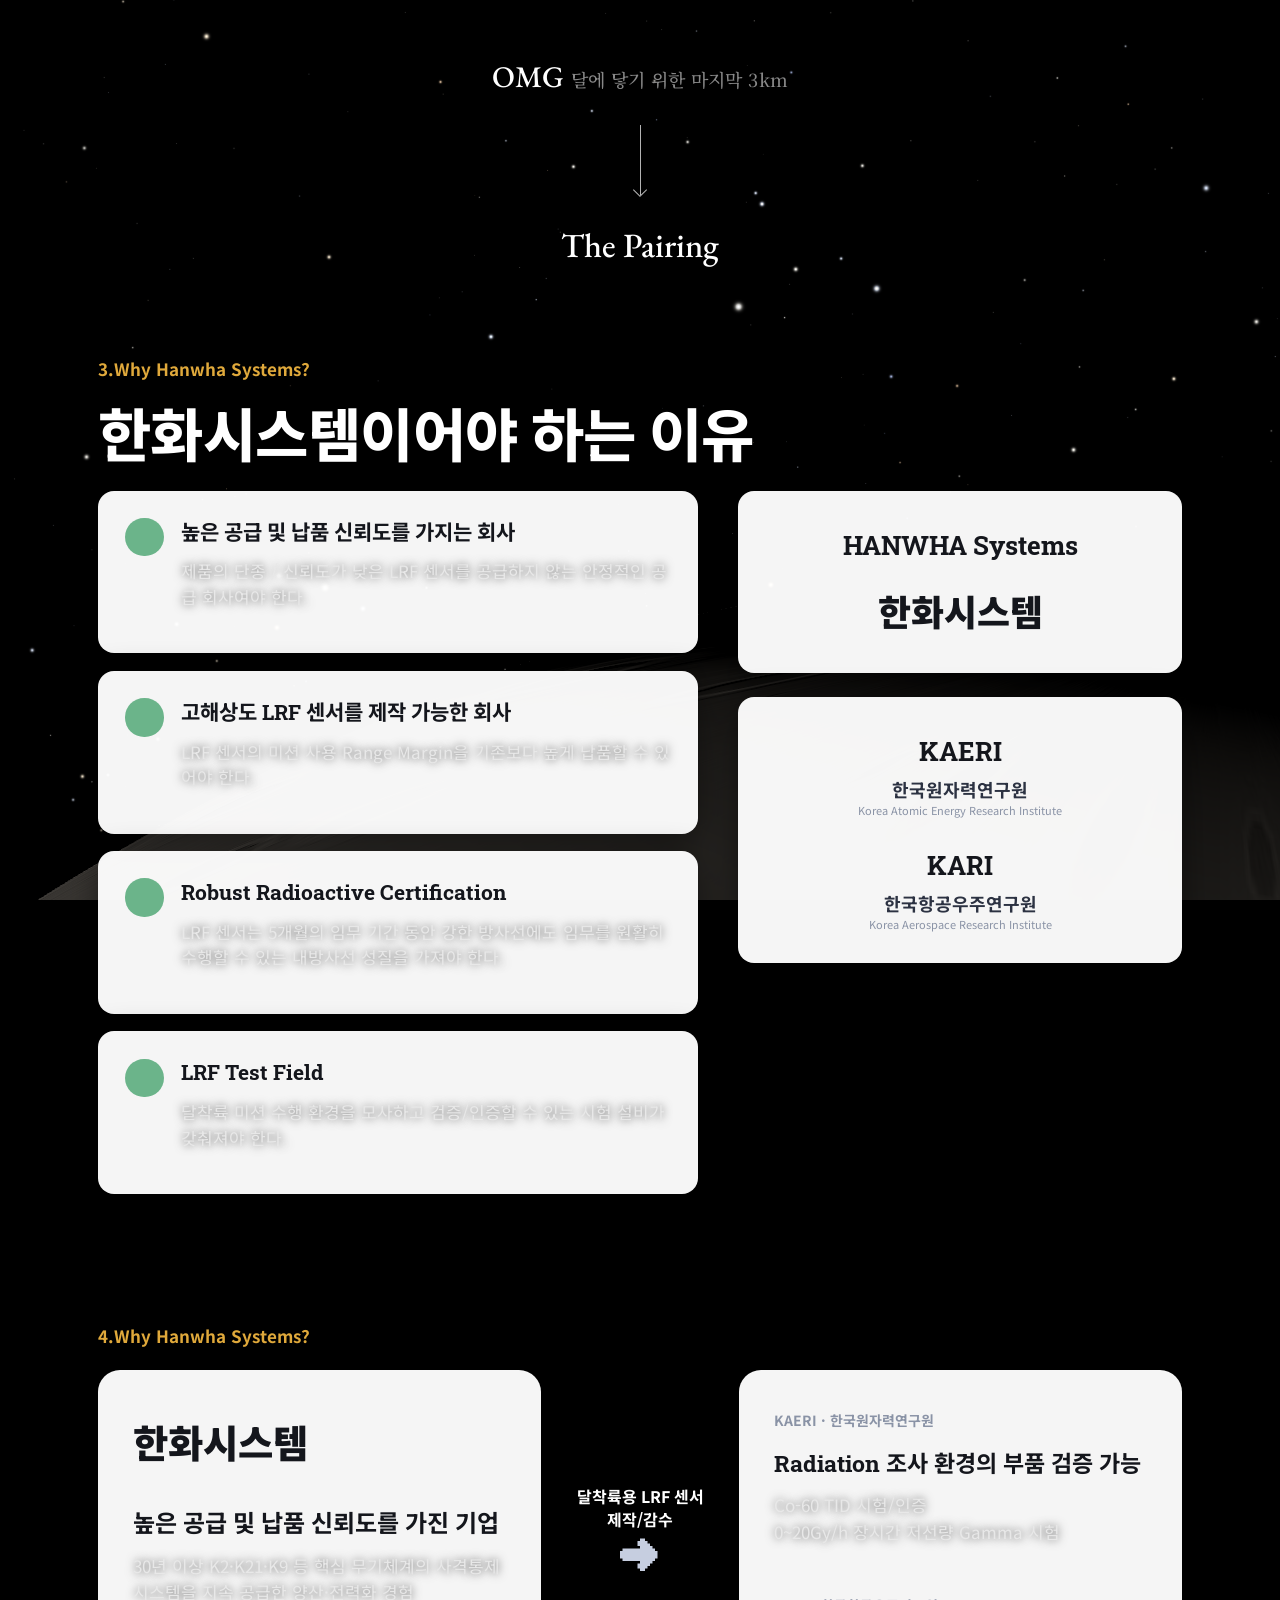
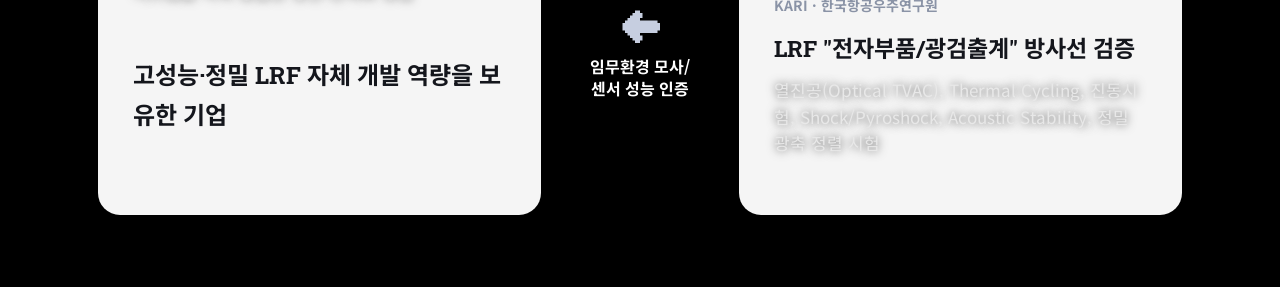
==== pairing.html @ 131e142a "Add files via upload" ====
<!DOCTYPE html>
<html lang="ko">
<head>
<meta charset="UTF-8">
<meta name="viewport" content="width=device-width, initial-scale=1.0">
<meta name="theme-color" content="#000000">
<title>The Pairing — OMG</title>
<link rel="preconnect" href="https://fonts.googleapis.com">
<link rel="preconnect" href="https://fonts.gstatic.com" crossorigin>
<link href="https://fonts.googleapis.com/css2?family=EB+Garamond:ital,wght@0,400;0,500;1,400&family=Noto+Serif+KR:wght@400;500&family=Roboto+Slab:wght@500;700;800&family=Noto+Sans+KR:wght@400;500;700;900&display=swap" rel="stylesheet">
<link rel="stylesheet" href="style.css?v=3">
</head>
<body class="page page-moon slides">
<canvas id="moon-canvas" aria-hidden="true"></canvas>
<header class="page-header">
  <a class="home-link" href="index.html">OMG<span class="ko">달에 닿기 위한 마지막 3&#8202;km</span></a>
  <span class="down-arrow" aria-hidden="true"></span>
  <div class="page-title">The Pairing</div>
</header>

<!-- ═══════════ SLIDE 3 · Why Hanwha (reasons + company) ═══════════ -->
<section class="deck-slide">
  <div class="deck-kicker">3.Why Hanwha Systems?</div>
  <h2 class="deck-h1">한화시스템이어야 하는 이유</h2>

  <div class="why-layout">
    <div class="why-reasons">
      <div class="why-reason">
        <span class="why-dot"></span>
        <div class="why-body">
          <div class="why-rtitle">높은 공급 및 납품 신뢰도를 가지는 회사</div>
          <p class="why-rdesc">제품의 단종 / 신뢰도가 낮은 LRF 센서를 공급하지 않는 안정적인 공급 회사여야 한다.</p>
        </div>
      </div>
      <div class="why-reason">
        <span class="why-dot"></span>
        <div class="why-body">
          <div class="why-rtitle">고해상도 LRF 센서를 제작 가능한 회사</div>
          <p class="why-rdesc">LRF 센서의 미션 사용 Range Margin을 기존보다 높게 납품할 수 있어야 한다.</p>
        </div>
      </div>
      <div class="why-reason">
        <span class="why-dot"></span>
        <div class="why-body">
          <div class="why-rtitle">Robust Radioactive Certification</div>
          <p class="why-rdesc">LRF 센서는 5개월의 임무 기간 동안 강한 방사선에도 임무를 원활히 수행할 수 있는 내방사선 성질을 가져야 한다.</p>
        </div>
      </div>
      <div class="why-reason">
        <span class="why-dot"></span>
        <div class="why-body">
          <div class="why-rtitle">LRF Test Field</div>
          <p class="why-rdesc">달착륙 미션 수행 환경을 모사하고 검증/인증할 수 있는 시험 설비가 갖춰져야 한다.</p>
        </div>
      </div>
    </div>

    <div class="why-orgs">
      <div class="org-card org-hanwha">
        <div class="org-name">HANWHA Systems</div>
        <div class="org-logo">한화시스템</div>
      </div>
      <div class="org-card org-kk">
        <div class="org-kk-item">
          <div class="org-name">KAERI</div>
          <div class="org-sub">한국원자력연구원<br><span>Korea Atomic Energy Research Institute</span></div>
        </div>
        <div class="org-kk-item">
          <div class="org-name">KARI</div>
          <div class="org-sub">한국항공우주연구원<br><span>Korea Aerospace Research Institute</span></div>
        </div>
      </div>
    </div>
  </div>
</section>

<!-- ═══════════ SLIDE 4 · Hanwha ↔ KAERI/KARI capability exchange ═══════════ -->
<section class="deck-slide">
  <div class="deck-kicker">4.Why Hanwha Systems?</div>

  <div class="exch">
    <div class="exch-left">
      <div class="exch-logo">한화시스템</div>
      <div class="exch-block">
        <div class="exch-h">높은 공급 및 납품 신뢰도를 가진 기업</div>
        <p class="exch-d">30년 이상 K2·K21·K9 등 핵심 무기체계의 사격통제시스템을 지속 공급한 양산·전력화 경험</p>
      </div>
      <div class="exch-block">
        <div class="exch-h">고성능·정밀 LRF 자체 개발 역량을 보유한 기업</div>
      </div>
    </div>

    <div class="exch-mid">
      <div class="exch-arrow-row">
        <div class="exch-arrow-label">달착륙용 LRF 센서<br>제작/감수</div>
        <div class="exch-arrow to-right">➜</div>
      </div>
      <div class="exch-arrow-row">
        <div class="exch-arrow to-left">➜</div>
        <div class="exch-arrow-label">임무환경 모사/<br>센서 성능 인증</div>
      </div>
    </div>

    <div class="exch-right">
      <div class="exch-org">
        <div class="exch-orgname">KAERI · 한국원자력연구원</div>
        <div class="exch-orgh">Radiation 조사 환경의 부품 검증 가능</div>
        <p class="exch-d">Co-60 TID 시험/인증<br>0~20Gy/h 장시간 저선량 Gamma 시험</p>
      </div>
      <div class="exch-org">
        <div class="exch-orgname">KARI · 한국항공우주연구원</div>
        <div class="exch-orgh">LRF "전자부품/광검출계" 방사선 검증</div>
        <p class="exch-d">열진공(Optical TVAC), Thermal Cycling, 진동시험, Shock/Pyroshock, Acoustic Stability, 정밀 광축 정렬 시험</p>
      </div>
    </div>
  </div>
</section>

<script type="importmap">
{ "imports": { "three": "./assets/three.module.min.js" } }
</script>
<script type="module">
import { initMoonScene } from './assets/moon-scene.js';
initMoonScene(document.getElementById('moon-canvas'));
</script>
</body>
</html>
---- style.css ----
:root {
  --bg: #000;
  --fg: #fff;
  --muted: #888;
  --font-display: "EB Garamond", "Noto Serif KR", Georgia, serif;
  --font-ko: "Noto Serif KR", "EB Garamond", serif;
}

* { box-sizing: border-box; margin: 0; padding: 0; }

html, body {
  background: var(--bg);
  color: var(--fg);
  font-family: var(--font-display);
  min-height: 100vh;
  -webkit-font-smoothing: antialiased;
}

body.home {
  background: #000;
}

#earth-canvas {
  position: fixed;
  inset: 0;
  width: 100vw;
  height: 100vh;
  z-index: 0;
  display: block;
}

/* Everything in the hub sits above the canvas. */
body.home .hub {
  position: relative;
  z-index: 1;
}
body.home .copyright {
  z-index: 1;
}

a { color: inherit; text-decoration: none; }
a:focus-visible { outline: 1px dashed var(--fg); outline-offset: 4px; }

/* ───── Home: arrow hub ───── */

body.home {
  display: flex;
  flex-direction: column;
  justify-content: center;
  align-items: center;
  min-height: 100vh;
  padding: 2rem 1rem 4rem;
}

.hub {
  position: relative;
  width: min(900px, 100%);
  aspect-ratio: 900 / 640;
}

.hub-svg {
  position: absolute;
  inset: 0;
  width: 100%;
  height: 100%;
}

.node {
  position: absolute;
  transform: translate(-50%, -50%);
  text-align: center;
  white-space: nowrap;
  display: flex;
  flex-direction: column;
  align-items: center;
  gap: 2px;
  text-shadow: 0 0 12px rgba(0,0,0,0.8);
}

.node-label {
  font-size: clamp(18px, 2.4vw, 24px);
  line-height: 1;
  transition: letter-spacing 0.8s cubic-bezier(.22,.61,.36,1),
              text-shadow 0.6s ease;
}

.node-sub {
  font-size: clamp(11px, 1.2vw, 13px);
  color: var(--muted);
  font-style: italic;
  line-height: 1;
  transition: color 0.6s ease, letter-spacing 0.8s cubic-bezier(.22,.61,.36,1);
}

/* Coordinates mirror the SVG anchor points (out of 900 × 640). */
.node-tl { left: 25%;  top: 23.4%; }   /* 225,150 */
.node-tr { left: 75%;  top: 23.4%; }   /* 675,150 */
.node-bl { left: 25%;  top: 71.9%; }   /* 225,460 */
.node-br { left: 75%;  top: 71.9%; }   /* 675,460 */

/* Hover: signal bloom (luminous halo) + a gentle letter-spacing expansion,
   like the label coming into focus. Guarded for hover-capable devices, and
   disabled under reduced-motion. */
@media (hover: hover) {
  .node:hover .node-label {
    letter-spacing: 0.18em;
    text-shadow: 0 0 18px rgba(150,190,255,0.85), 0 0 4px rgba(255,255,255,0.6);
  }
  .node:hover .node-sub {
    letter-spacing: 0.06em;
    color: rgba(174,200,255,0.7);
  }
}

@media (prefers-reduced-motion: reduce) {
  .node-label, .node-sub { transition: none; }
  .node:hover .node-label { letter-spacing: normal; }
  .node:hover .node-sub { letter-spacing: normal; }
}

.name {
  position: absolute;
  left: 50%;
  top: 50%;
  transform: translate(-50%, -50%);
  text-align: center;
  line-height: 1.15;
  text-shadow: 0 0 16px rgba(0,0,0,0.85);
}

.name-en {
  font-size: clamp(28px, 4.8vw, 40px);
  font-weight: 500;
  letter-spacing: 0.01em;
}

.name-ko {
  font-family: var(--font-ko);
  font-size: clamp(18px, 2.6vw, 22px);
  font-weight: 400;
  color: var(--muted);
  margin-top: 4px;
}

.copyright {
  position: fixed;
  bottom: 1.25rem;
  left: 0;
  right: 0;
  text-align: center;
  font-size: 12px;
  color: var(--muted);
  text-shadow: 0 0 10px rgba(0,0,0,0.8);
}

/* ───── Subpages ───── */

body.page {
  max-width: 680px;
  margin: 0 auto;
  padding: 3.5rem 1.5rem 6rem;
  line-height: 1.7;
  min-height: 100vh;
  position: relative;
  z-index: 0;
}

/* Full-viewport background photo, fixed behind the text column. */
body.page::before {
  content: "";
  position: fixed;
  inset: 0;
  z-index: -1;
  background-image:
    linear-gradient(rgba(0,0,0,0.35), rgba(0,0,0,0.5)),
    url("assets/space.jpg");
  background-size: cover;
  background-position: center bottom;
  background-repeat: no-repeat;
}

/* Header: name points down to the page name (Asher-style). */
.page-header {
  text-align: center;
  margin-bottom: 3.5rem;
}

.page-header .home-link {
  font-size: clamp(22px, 3.4vw, 30px);
  font-weight: 500;
  text-shadow: 0 0 16px rgba(0,0,0,0.9);
  transition: letter-spacing 0.8s cubic-bezier(.22,.61,.36,1),
              text-shadow 0.6s ease;
}

@media (hover: hover) {
  .page-header .home-link:hover {
    letter-spacing: 0.12em;
    text-shadow: 0 0 16px rgba(0,0,0,0.9),
                 0 0 18px rgba(150,190,255,0.85),
                 0 0 4px rgba(255,255,255,0.6);
  }
}

@media (prefers-reduced-motion: reduce) {
  .page-header .home-link { transition: none; }
  .page-header .home-link:hover { letter-spacing: normal; }
}

.page-header .home-link .ko {
  font-family: var(--font-ko);
  font-size: 0.6em;
  color: var(--muted);
  margin-left: 0.4em;
}

.page-header .down-arrow {
  display: block;
  margin: 1.4rem auto;
  width: 1px;
  height: 70px;
  position: relative;
  background: rgba(255,255,255,0.7);
}
.page-header .down-arrow::after {
  content: "";
  position: absolute;
  bottom: 0;
  left: 50%;
  transform: translateX(-50%);
  width: 9px;
  height: 9px;
  border-right: 1px solid rgba(255,255,255,0.7);
  border-bottom: 1px solid rgba(255,255,255,0.7);
  transform: translateX(-50%) rotate(45deg);
}

.page-header .page-title {
  font-size: clamp(26px, 4vw, 34px);
  font-weight: 500;
  text-shadow: 0 0 16px rgba(0,0,0,0.9);
}

.back {
  display: inline-block;
  font-size: 14px;
  color: var(--muted);
  margin-bottom: 3rem;
  letter-spacing: 0.02em;
}
.back:hover { color: var(--fg); }

.page h1 {
  font-size: clamp(28px, 4vw, 36px);
  font-weight: 500;
  margin-bottom: 2rem;
}

.section {
  margin-bottom: 2.5rem;
}
.section h2 {
  font-size: 22px;
  font-weight: 400;
  padding-bottom: 0.6rem;
  border-bottom: 1px solid rgba(255,255,255,0.25);
  margin-bottom: 1.2rem;
}

.page p {
  font-size: 17px;
  margin-bottom: 1.25rem;
  color: #e8e8e8;
  text-shadow: 0 0 10px rgba(0,0,0,0.7);
}

.page p.muted {
  color: var(--muted);
  font-style: italic;
}

.page a.inline-link {
  color: #fff;
  border-bottom: 1px solid rgba(255,255,255,0.4);
}
.page a.inline-link:hover { border-bottom-color: #fff; }

/* ── Writing: platform links (Medium, Brunch) ── */
.platform-links {
  display: flex;
  flex-direction: column;
  gap: 1rem;
  max-width: 420px;
  margin: 0 auto;
}

.platform-link {
  display: flex;
  align-items: center;
  gap: 16px;
  padding: 1.1rem 1.4rem;
  border: 0.5px solid rgba(255,255,255,0.18);
  border-radius: 10px;
  background: rgba(8,10,16,0.62);
  backdrop-filter: blur(2px);
  -webkit-backdrop-filter: blur(2px);
  color: #fff;
  transition: border-color 0.5s ease, background 0.5s ease,
              letter-spacing 0.8s cubic-bezier(.22,.61,.36,1),
              box-shadow 0.6s ease;
}

.platform-logo {
  display: inline-flex;
  align-items: center;
  justify-content: center;
  width: 26px;
  flex-shrink: 0;
  color: #fff;
}

/* Brunch's official quill mark (white, transparent). */
.platform-logo-brunch img {
  display: block;
  height: 26px;
  width: auto;
  opacity: 0.92;
}

.platform-name {
  font-size: 19px;
  font-weight: 500;
}

.platform-handle {
  margin-left: auto;
  font-size: 13px;
  font-style: italic;
  color: rgba(255,255,255,0.5);
  text-shadow: 0 0 8px rgba(0,0,0,0.9);
  transition: color 0.5s ease;
}

@media (hover: hover) {
  .platform-link:hover {
    border-color: rgba(150,190,255,0.5);
    background: rgba(150,190,255,0.04);
    box-shadow: 0 0 24px rgba(150,190,255,0.12);
  }
  .platform-link:hover .platform-name {
    text-shadow: 0 0 16px rgba(150,190,255,0.7);
  }
  .platform-link:hover .platform-handle {
    color: rgba(174,200,255,0.7);
  }
}

/* ── About: education, interests, profile links ── */
.about-body {
  max-width: 620px;
  margin: 0 auto 3rem;
}

.about-section {
  margin-bottom: 3.5rem;
}
.about-section:last-child {
  margin-bottom: 0;
}
.about-section h2 {
  font-size: 15px;
  font-weight: 400;
  letter-spacing: 0.18em;
  text-transform: uppercase;
  color: var(--muted);
  padding-bottom: 0.8rem;
  margin: 0 0 1.4rem 0;
  border-bottom: 1px solid rgba(255,255,255,0.18);
}

.about-entry {
  display: flex;
  flex-direction: column;
  gap: 4px;
}
.about-entry-line {
  display: flex;
  justify-content: space-between;
  align-items: baseline;
  gap: 1rem;
}
.about-entry-school {
  font-size: 18px;
  font-weight: 500;
  color: #fff;
  text-shadow: 0 0 10px rgba(0,0,0,0.8);
}
.about-entry-place {
  font-size: 16px;
  color: #fff;
  white-space: nowrap;
  text-shadow: 0 0 8px rgba(0,0,0,0.9);
}
.about-entry-degree {
  font-size: 16px;
  color: rgba(255,255,255,0.65);
}
.about-entry-date {
  font-size: 15px;
  color: rgba(255,255,255,0.65);
  white-space: nowrap;
  text-shadow: 0 0 8px rgba(0,0,0,0.9);
}
.about-entry-date strong {
  color: #fff;
  font-weight: 500;
}

.about-tags {
  list-style: none;
  display: flex;
  flex-wrap: wrap;
  gap: 10px;
  padding: 0;
  margin: 0;
}
.about-tags li {
  font-size: 14px;
  color: #e6e8ec;
  padding: 6px 14px;
  border: 0.5px solid rgba(255,255,255,0.2);
  border-radius: 100px;
  background: rgba(8,10,16,0.5);
  transition: border-color 0.5s ease, color 0.5s ease;
}
@media (hover: hover) {
  .about-tags li:hover {
    border-color: rgba(150,190,255,0.5);
    color: rgba(200,220,255,0.95);
  }
}

.about-links {
  margin-top: 0;
  max-width: none;
}

/* Mobile: shrink the hub gracefully but keep the geometry */
@media (max-width: 520px) {
  .node-label { font-size: 15px; }
  .node-sub { font-size: 10px; }
  .name-en { font-size: 24px; }
  .name-ko { font-size: 15px; }
  .copyright { font-size: 11px; }
}

/* ═══════════════ OMG microsite additions ═══════════════ */

/* Center block: OMG acronym → subtitle → expanded name.
   Mirrors .name-en / .name-ko; the expansion is a quiet gloss. */
.name-expand {
  font-size: clamp(11px, 1.3vw, 13px);
  letter-spacing: 0.26em;
  text-transform: uppercase;
  color: rgba(255,255,255,0.5);
  margin-top: 10px;
}
.name-en { letter-spacing: 0.08em; }

/* Soft radial backing so the OMG block reads cleanly over any arrow lines. */
body.home .name::before {
  content: "";
  position: absolute;
  left: 50%;
  top: 50%;
  transform: translate(-50%, -50%);
  width: 340px;
  height: 200px;
  z-index: -1;
  background: radial-gradient(ellipse at center,
    rgba(0,0,0,0.82) 0%,
    rgba(0,0,0,0.6) 42%,
    rgba(0,0,0,0) 72%);
  pointer-events: none;
}

/* Moon canvas: identical placement to the Earth canvas. */
#moon-canvas {
  position: fixed;
  inset: 0;
  width: 100vw;
  height: 100vh;
  z-index: 0;
  display: block;
}
body.home .hub { position: relative; z-index: 1; }
body.home .copyright { z-index: 1; }

/* Subpages that use the live rotating moon (instead of the static photo).
   The canvas sits behind; content floats above with a soft dark scrim so text
   stays legible over the bright lunar limb. */
body.page-moon {
  z-index: 0;
  background: #000;   /* pure black base — no STS-26 photo on moon pages */
}
body.page-moon::before {
  content: none;      /* kill the inherited space.jpg photo entirely */
  display: none;
  background: none;
  background-image: none;
}
body.page-moon .page-header,
body.page-moon .lede,
body.page-moon .eyebrow,
body.page-moon .fail-grid,
body.page-moon .converge {
  position: relative;
  z-index: 1;
}

/* ── Problem page: failure cards, built on the .page subpage system ── */

.lede {
  max-width: 620px;
  margin: 0 auto 3rem;
  font-size: 17px;
  line-height: 1.7;
  color: #e8e8e8;
  text-shadow: 0 0 10px rgba(0,0,0,0.7);
}
.lede strong { color: #fff; font-weight: 500; }

.fail-grid {
  max-width: 620px;
  margin: 0 auto 3.5rem;
  display: flex;
  flex-direction: column;
  gap: 1.4rem;
}

.fail-card {
  border: 0.5px solid rgba(255,255,255,0.18);
  border-radius: 12px;
  background: rgba(8,10,16,0.58);
  backdrop-filter: blur(3px);
  -webkit-backdrop-filter: blur(3px);
  padding: 1.6rem 1.7rem;
  transition: border-color 0.5s ease, box-shadow 0.6s ease;
}
@media (hover: hover) {
  .fail-card:hover {
    border-color: rgba(150,190,255,0.45);
    box-shadow: 0 0 26px rgba(150,190,255,0.10);
  }
}

.fail-head {
  display: flex;
  align-items: baseline;
  justify-content: space-between;
  gap: 1rem;
  margin-bottom: 0.3rem;
}
.fail-tag {
  font-size: 12px;
  letter-spacing: 0.2em;
  text-transform: uppercase;
  color: rgba(217,85,107,0.9);   /* failure — the one warm signal */
}
.fail-date {
  font-size: 13px;
  font-style: italic;
  color: rgba(255,255,255,0.45);
  white-space: nowrap;
}
.fail-title {
  font-size: 21px;
  font-weight: 500;
  color: #fff;
  margin-bottom: 0.9rem;
  text-shadow: 0 0 12px rgba(0,0,0,0.8);
}

.fail-chain {
  list-style: none;
  padding: 0;
  margin: 0;
  display: flex;
  flex-direction: column;
  gap: 0.55rem;
}
.fail-chain li {
  position: relative;
  padding-left: 1.5rem;
  font-size: 15px;
  line-height: 1.55;
  color: #dfe3ea;
}
.fail-chain li::before {
  content: "↓";
  position: absolute;
  left: 0;
  top: 0;
  color: rgba(255,255,255,0.4);
  font-size: 14px;
}
.fail-chain li:first-child::before { content: "•"; color: rgba(174,200,255,0.7); }
.fail-chain li strong { color: #fff; font-weight: 500; }
.fail-chain li em {
  font-style: normal;
  color: rgba(217,85,107,0.92);
  font-weight: 500;
}

.converge {
  max-width: 620px;
  margin: 0 auto;
  padding: 1.5rem 1.7rem;
  border-top: 1px solid rgba(255,255,255,0.18);
  font-size: 16px;
  line-height: 1.7;
  color: #e8e8e8;
}
.converge strong { color: rgba(174,200,255,0.95); font-weight: 500; }

/* section eyebrow reused from about-section h2 styling */
.eyebrow {
  max-width: 620px;
  margin: 0 auto 1.4rem;
  font-size: 13px;
  font-weight: 400;
  letter-spacing: 0.2em;
  text-transform: uppercase;
  color: var(--muted);
  padding-bottom: 0.8rem;
  border-bottom: 1px solid rgba(255,255,255,0.18);
}

/* ═══════════ Problem page — exact slide match, moon background ═══════════ */

body.page-moon.slides { max-width: none; padding: 0; }
body.page-moon.slides .page-header { padding-top: 3.2rem; margin-bottom: 1.5rem; position: relative; z-index: 1; }

.deck-slide {
  position: relative;
  z-index: 1;
  max-width: 1180px;
  margin: 0 auto;
  padding: 3.5rem 3rem 4.5rem;
}

/* slide kicker — amber, exactly as "1.필요성 인식" / "2.심층 분석" */
.deck-kicker {
  font-family: "Noto Sans KR", sans-serif;
  font-weight: 700;
  font-size: 17px;
  color: #E0A93B;
  margin-bottom: 1.2rem;
}

/* bold slab-serif title, big and heavy like the slides */
.deck-h1 {
  font-family: "Roboto Slab", "Noto Sans KR", serif;
  font-weight: 800;
  font-size: clamp(34px, 5vw, 58px);
  line-height: 1.1;
  color: #fff;
  margin: 0 0 1.5rem;
  letter-spacing: -0.01em;
  text-shadow: 0 0 22px rgba(0,0,0,0.9);
}

.deck-sub {
  font-family: "Noto Sans KR", sans-serif;
  font-weight: 400;
  font-size: clamp(15px, 1.8vw, 20px);
  line-height: 1.6;
  color: #C6CEE0;
  margin: 0 0 2.8rem;
  text-shadow: 0 0 14px rgba(0,0,0,0.85);
}

/* ── Slide 1 · two white failure cards ── */
.deck-cards {
  display: grid;
  grid-template-columns: 1fr 1fr;
  gap: 2rem;
}
.deck-card {
  background: rgba(255,255,255,0.97);
  border-radius: 18px;
  padding: 2.4rem 2.4rem 2.6rem;
  box-shadow: 0 8px 40px rgba(0,0,0,0.5);
}
.dc-tag {
  font-family: "Noto Sans KR", sans-serif;
  font-weight: 700;
  font-size: 17px;
  letter-spacing: 0.04em;
  color: #C0453F;
  margin-bottom: 1.4rem;
}
.dc-meta {
  font-family: "Noto Sans KR", sans-serif;
  font-size: 15px;
  color: #8A93A6;
  margin-bottom: 1.6rem;
}
.dc-title {
  font-family: "Roboto Slab", "Noto Sans KR", serif;
  font-weight: 700;
  font-size: clamp(21px, 2.3vw, 27px);
  color: #10131A;
  margin-bottom: 1.5rem;
}
.dc-list {
  list-style: none;
  margin: 0;
  padding: 0;
  display: flex;
  flex-direction: column;
  gap: 0.85rem;
}
.dc-list li {
  font-family: "Noto Sans KR", sans-serif;
  font-size: clamp(15px, 1.5vw, 18px);
  line-height: 1.5;
  color: #2C3242;
}
.dc-list li b { font-weight: 700; color: #10131A; }
.dc-list li b.warn { color: #C0453F; }
.dc-list li.warn-line {
  color: #A33645;
  font-weight: 700;
}
.dc-list li.warn-line b { color: #A33645; }

/* ── Slide 2 · four navy cause cards ── */
.cause-grid {
  display: grid;
  grid-template-columns: 1fr 1fr;
  gap: 1.8rem;
}
.cause-card {
  display: flex;
  gap: 1.4rem;
  padding: 2rem 2.1rem;
  background: rgba(23,31,58,0.88);
  border-radius: 16px;
  box-shadow: 0 8px 36px rgba(0,0,0,0.45);
}
.cause-num {
  flex-shrink: 0;
  width: 3.4rem;
  height: 3.4rem;
  border-radius: 50%;
  display: flex;
  align-items: center;
  justify-content: center;
  font-family: "Roboto Slab", serif;
  font-size: 26px;
  font-weight: 700;
  color: #C6CEE0;
  background: #2A3358;
}
.cause-num.accent { background: #E0A93B; color: #131A2E; }
.cause-body { flex: 1; min-width: 0; }
.cause-title {
  font-family: "Roboto Slab", "Noto Sans KR", serif;
  font-weight: 700;
  font-size: clamp(19px, 2vw, 24px);
  color: #fff;
  margin: 0.2rem 0 0.9rem;
}
.cause-desc {
  font-family: "Noto Sans KR", sans-serif;
  font-size: clamp(14px, 1.35vw, 16px);
  line-height: 1.55;
  color: #C6CEE0;
  margin: 0 0 1.2rem;
}
.cause-arrow {
  font-family: "Noto Sans KR", sans-serif;
  font-weight: 700;
  font-style: italic;
  font-size: clamp(14px, 1.35vw, 16px);
  line-height: 1.5;
  color: #E0A93B;
  margin: 0;
}
.cause-arrow .uline { text-decoration: underline; text-decoration-color: rgba(224,169,59,0.6); }

.deck-pageno {
  text-align: right;
  max-width: 1180px;
  margin: 1rem auto 0;
  padding: 0 3rem;
  font-family: "Noto Sans KR", sans-serif;
  font-size: 14px;
  color: #C6CEE0;
  position: relative;
  z-index: 1;
}

@media (max-width: 820px) {
  .deck-cards, .cause-grid { grid-template-columns: 1fr; }
  .deck-slide { padding: 2.5rem 1.4rem 3rem; }
}

/* ═══════════ Pairing + Why Us slide components ═══════════ */

.deck-slide.wide { max-width: 1340px; }
.deck-kicker.light { color: #E0A93B; }

/* ── Slide 3 · Why Hanwha: reasons list + org cards ── */
.why-layout {
  display: grid;
  grid-template-columns: 1.15fr 0.85fr;
  gap: 2.5rem;
  align-items: start;
}
.why-reasons { display: flex; flex-direction: column; gap: 1.1rem; }
.why-reason {
  display: flex;
  gap: 1.1rem;
  padding: 1.5rem 1.7rem;
  background: rgba(255,255,255,0.96);
  border-radius: 16px;
  box-shadow: 0 8px 34px rgba(0,0,0,0.45);
}
.why-dot {
  flex-shrink: 0;
  width: 2.4rem; height: 2.4rem;
  border-radius: 50%;
  background: #6BB48A;
  margin-top: 0.2rem;
}
.why-rtitle {
  font-family: "Roboto Slab","Noto Sans KR",serif;
  font-weight: 700;
  font-size: clamp(17px,1.7vw,21px);
  color: #14161C;
  margin-bottom: 0.5rem;
}
.why-rdesc {
  font-family: "Noto Sans KR",sans-serif;
  font-size: clamp(13px,1.3vw,15px);
  line-height: 1.5;
  color: #5A6172;
  margin: 0;
}
.why-orgs { display: flex; flex-direction: column; gap: 1.5rem; }
.org-card {
  background: rgba(255,255,255,0.96);
  border-radius: 16px;
  padding: 2rem 1.6rem;
  box-shadow: 0 8px 34px rgba(0,0,0,0.45);
  text-align: center;
}
.org-name {
  font-family: "Roboto Slab",serif;
  font-weight: 700;
  font-size: clamp(20px,2.1vw,26px);
  color: #14161C;
  margin-bottom: 0.8rem;
}
.org-hanwha .org-logo {
  font-family: "Noto Sans KR",sans-serif;
  font-weight: 900;
  font-size: clamp(26px,2.8vw,36px);
  color: #14161C;
  margin-top: 0.8rem;
}
.org-kk { display: flex; flex-direction: column; gap: 1.6rem; }
.org-kk-item .org-name { margin-bottom: 0.3rem; }
.org-sub {
  font-family: "Noto Sans KR",sans-serif;
  font-weight: 700;
  font-size: clamp(15px,1.5vw,18px);
  color: #2C3242;
  line-height: 1.3;
}
.org-sub span {
  display: block;
  font-weight: 400;
  font-size: 11px;
  color: #8A93A6;
  margin-top: 2px;
}

/* ── Slide 4 · capability exchange ── */
.exch {
  display: grid;
  grid-template-columns: 1fr auto 1fr;
  gap: 1.5rem;
  align-items: stretch;
  margin-top: 1rem;
}
.exch-left, .exch-right {
  background: rgba(255,255,255,0.96);
  border-radius: 22px;
  padding: 2.4rem 2.2rem;
  box-shadow: 0 8px 34px rgba(0,0,0,0.45);
  display: flex;
  flex-direction: column;
  gap: 1.8rem;
}
.exch-logo {
  font-family: "Noto Sans KR",sans-serif;
  font-weight: 900;
  font-size: clamp(28px,3vw,40px);
  color: #14161C;
}
.exch-h {
  font-family: "Roboto Slab","Noto Sans KR",serif;
  font-weight: 700;
  font-size: clamp(18px,1.9vw,24px);
  color: #14161C;
  margin-bottom: 0.6rem;
}
.exch-d {
  font-family: "Noto Sans KR",sans-serif;
  font-size: clamp(13px,1.35vw,16px);
  line-height: 1.55;
  color: #4A5162;
  margin: 0;
}
.exch-orgname {
  font-family: "Noto Sans KR",sans-serif;
  font-weight: 700;
  font-size: 14px;
  color: #8A93A6;
  margin-bottom: 0.7rem;
}
.exch-org { }
.exch-orgh {
  font-family: "Roboto Slab","Noto Sans KR",serif;
  font-weight: 700;
  font-size: clamp(18px,1.9vw,23px);
  color: #14161C;
  margin-bottom: 0.6rem;
}
.exch-mid {
  display: flex;
  flex-direction: column;
  justify-content: center;
  gap: 2rem;
  min-width: 150px;
}
.exch-arrow-row {
  display: flex;
  flex-direction: column;
  align-items: center;
  gap: 0.4rem;
}
.exch-arrow-label {
  font-family: "Noto Sans KR",sans-serif;
  font-weight: 700;
  font-size: clamp(13px,1.3vw,16px);
  color: #fff;
  text-align: center;
  line-height: 1.4;
  text-shadow: 0 0 10px rgba(0,0,0,0.9);
}
.exch-arrow {
  font-size: 40px;
  color: #C6CEE0;
  line-height: 1;
}
.exch-arrow.to-left { transform: scaleX(-1); }

/* ── Slide 5 · business-model flow ── */
.flow {
  display: grid;
  grid-template-columns: 1fr 1.15fr 1.15fr 1fr;
  gap: 1.2rem;
  align-items: stretch;
  margin-top: 1rem;
}
.flow-col { display: flex; flex-direction: column; gap: 1.2rem; }
.flow-card {
  background: rgba(23,31,58,0.9);
  border-radius: 14px;
  overflow: hidden;
  box-shadow: 0 8px 30px rgba(0,0,0,0.4);
  display: flex;
  flex-direction: column;
  flex: 1;
}
.flow-head {
  background: rgba(35,46,84,0.9);
  color: #E0A93B;
  font-family: "Roboto Slab","Noto Sans KR",serif;
  font-weight: 700;
  font-size: clamp(15px,1.5vw,19px);
  padding: 1.1rem 1.3rem;
  line-height: 1.25;
}
.flow-body {
  padding: 1.3rem;
  display: flex;
  flex-direction: column;
  gap: 1rem;
}
.flow-body p {
  font-family: "Roboto Slab","Noto Sans KR",serif;
  font-weight: 700;
  font-size: clamp(13px,1.3vw,16px);
  line-height: 1.4;
  color: #EAEFFA;
  margin: 0;
}
.flow-img-card .flow-img {
  flex: 1;
  padding: 1rem;
  display: flex;
  align-items: center;
  justify-content: center;
}
.flow-img img { width: 100%; height: auto; border-radius: 8px; display: block; }
.flow-img-white { background: #EDEFF2; margin: 1rem; border-radius: 10px; padding: 0.8rem; }
.flow-img-white img { border-radius: 4px; }

/* ── Slide 6 · cooperation / joint product ── */
.coop { margin-top: 1rem; }
.coop-top {
  display: grid;
  grid-template-columns: 1fr 1fr;
  gap: 2rem;
}
.coop-card {
  background: rgba(255,255,255,0.97);
  border-radius: 18px;
  padding: 2.2rem 2.2rem 2.4rem;
  box-shadow: 0 8px 34px rgba(0,0,0,0.45);
}
.coop-tag {
  font-family: "Noto Sans KR",sans-serif;
  font-weight: 700;
  font-size: 15px;
  letter-spacing: 0.03em;
  margin-bottom: 1rem;
}
.coop-tag.hw { color: #E0A93B; }
.coop-tag.is { color: #3B7DD8; }
.coop-title {
  font-family: "Roboto Slab","Noto Sans KR",serif;
  font-weight: 700;
  font-size: clamp(18px,2vw,25px);
  color: #14161C;
  line-height: 1.3;
}
.coop-arrows {
  display: grid;
  grid-template-columns: 1fr 1fr;
  gap: 2rem;
  text-align: center;
  color: #8894C0;
  font-size: 34px;
  margin: 1.1rem 0;
}
.coop-arrows span { }
.coop-joint {
  background: #0B1026;
  border-radius: 16px;
  padding: 1.6rem 2rem 2rem;
  text-align: center;
  box-shadow: 0 10px 40px rgba(0,0,0,0.5);
}
.coop-joint-tag {
  font-family: "Noto Sans KR",sans-serif;
  font-weight: 700;
  font-size: 14px;
  letter-spacing: 0.2em;
  color: #E0A93B;
  border-bottom: 1px solid rgba(255,255,255,0.14);
  padding-bottom: 1rem;
  margin-bottom: 1.2rem;
}
.coop-joint-title {
  font-family: "Roboto Slab",serif;
  font-weight: 800;
  font-size: clamp(24px,3.2vw,42px);
  color: #fff;
}

@media (max-width: 900px) {
  .why-layout, .exch, .coop-top { grid-template-columns: 1fr; }
  .flow { grid-template-columns: 1fr 1fr; }
  .exch-mid { flex-direction: row; }
  .exch-arrow.to-left, .exch-arrow.to-right { transform: rotate(90deg); }
}
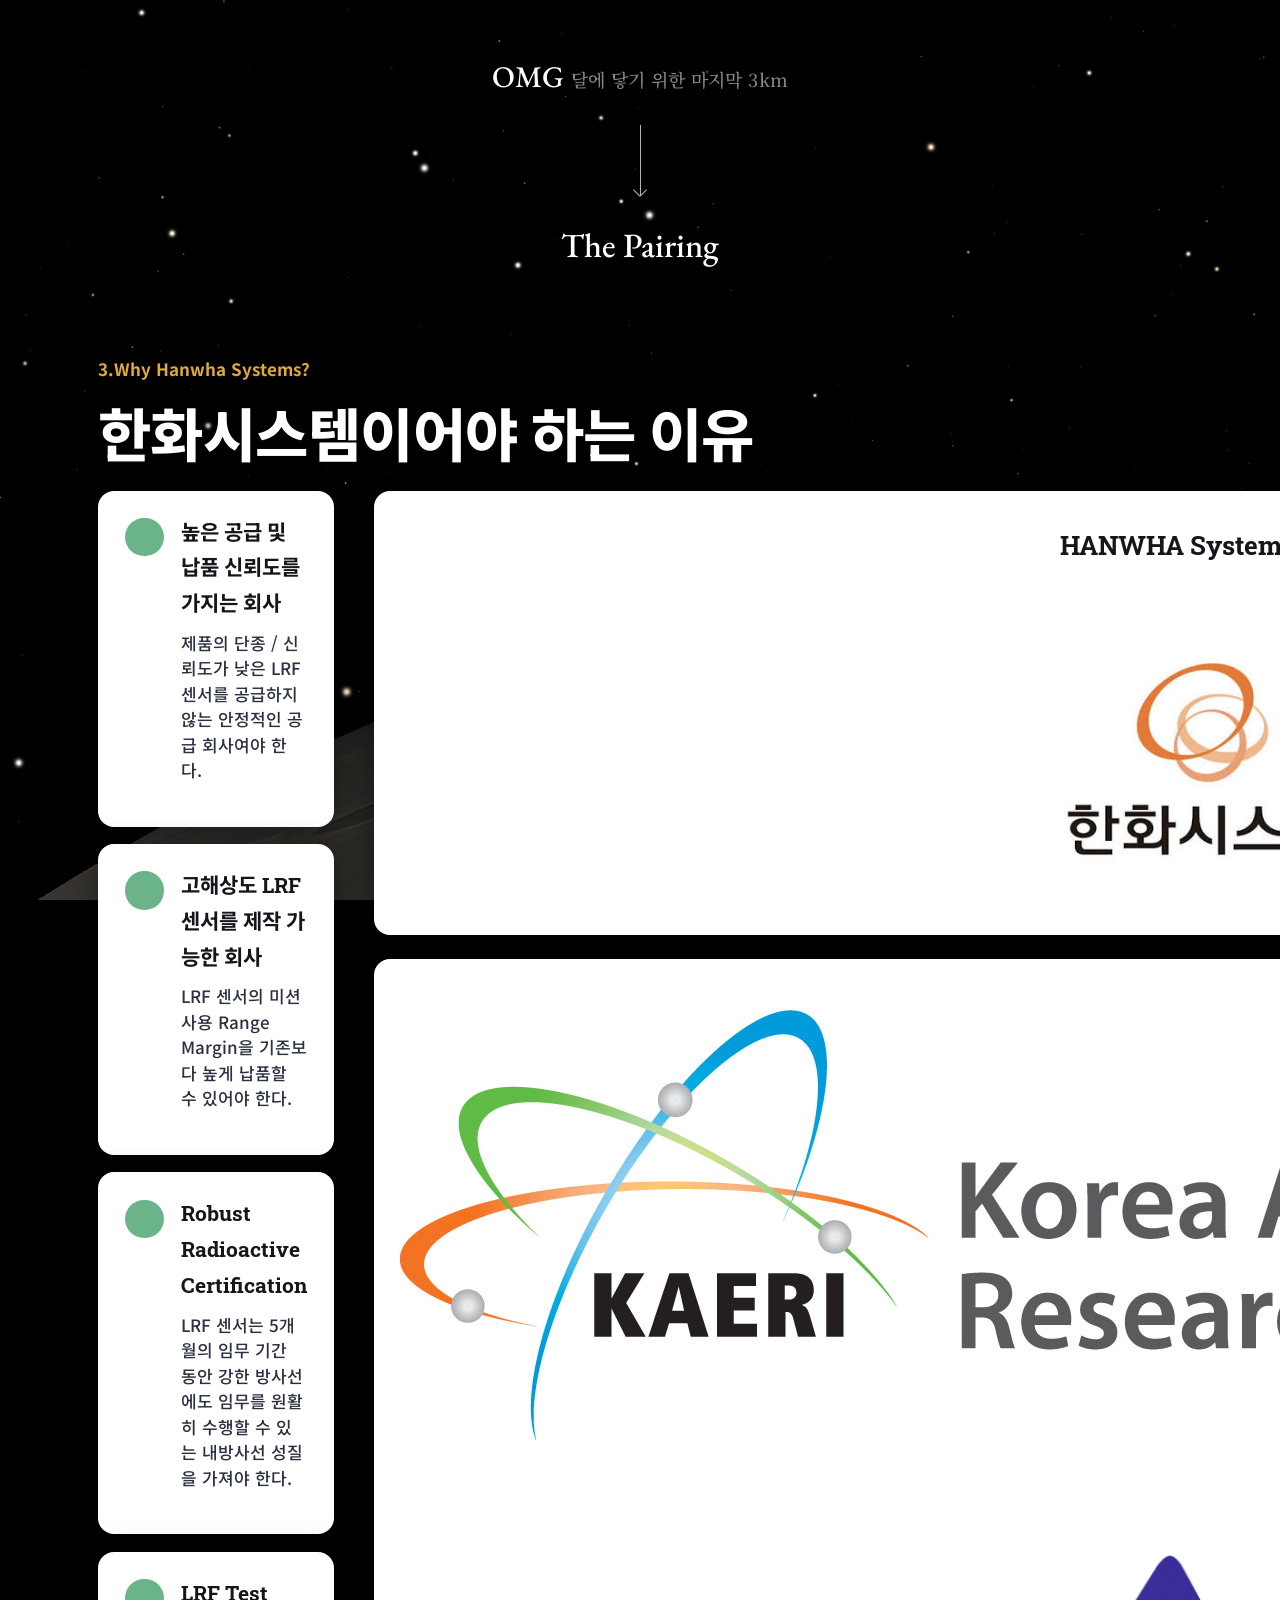
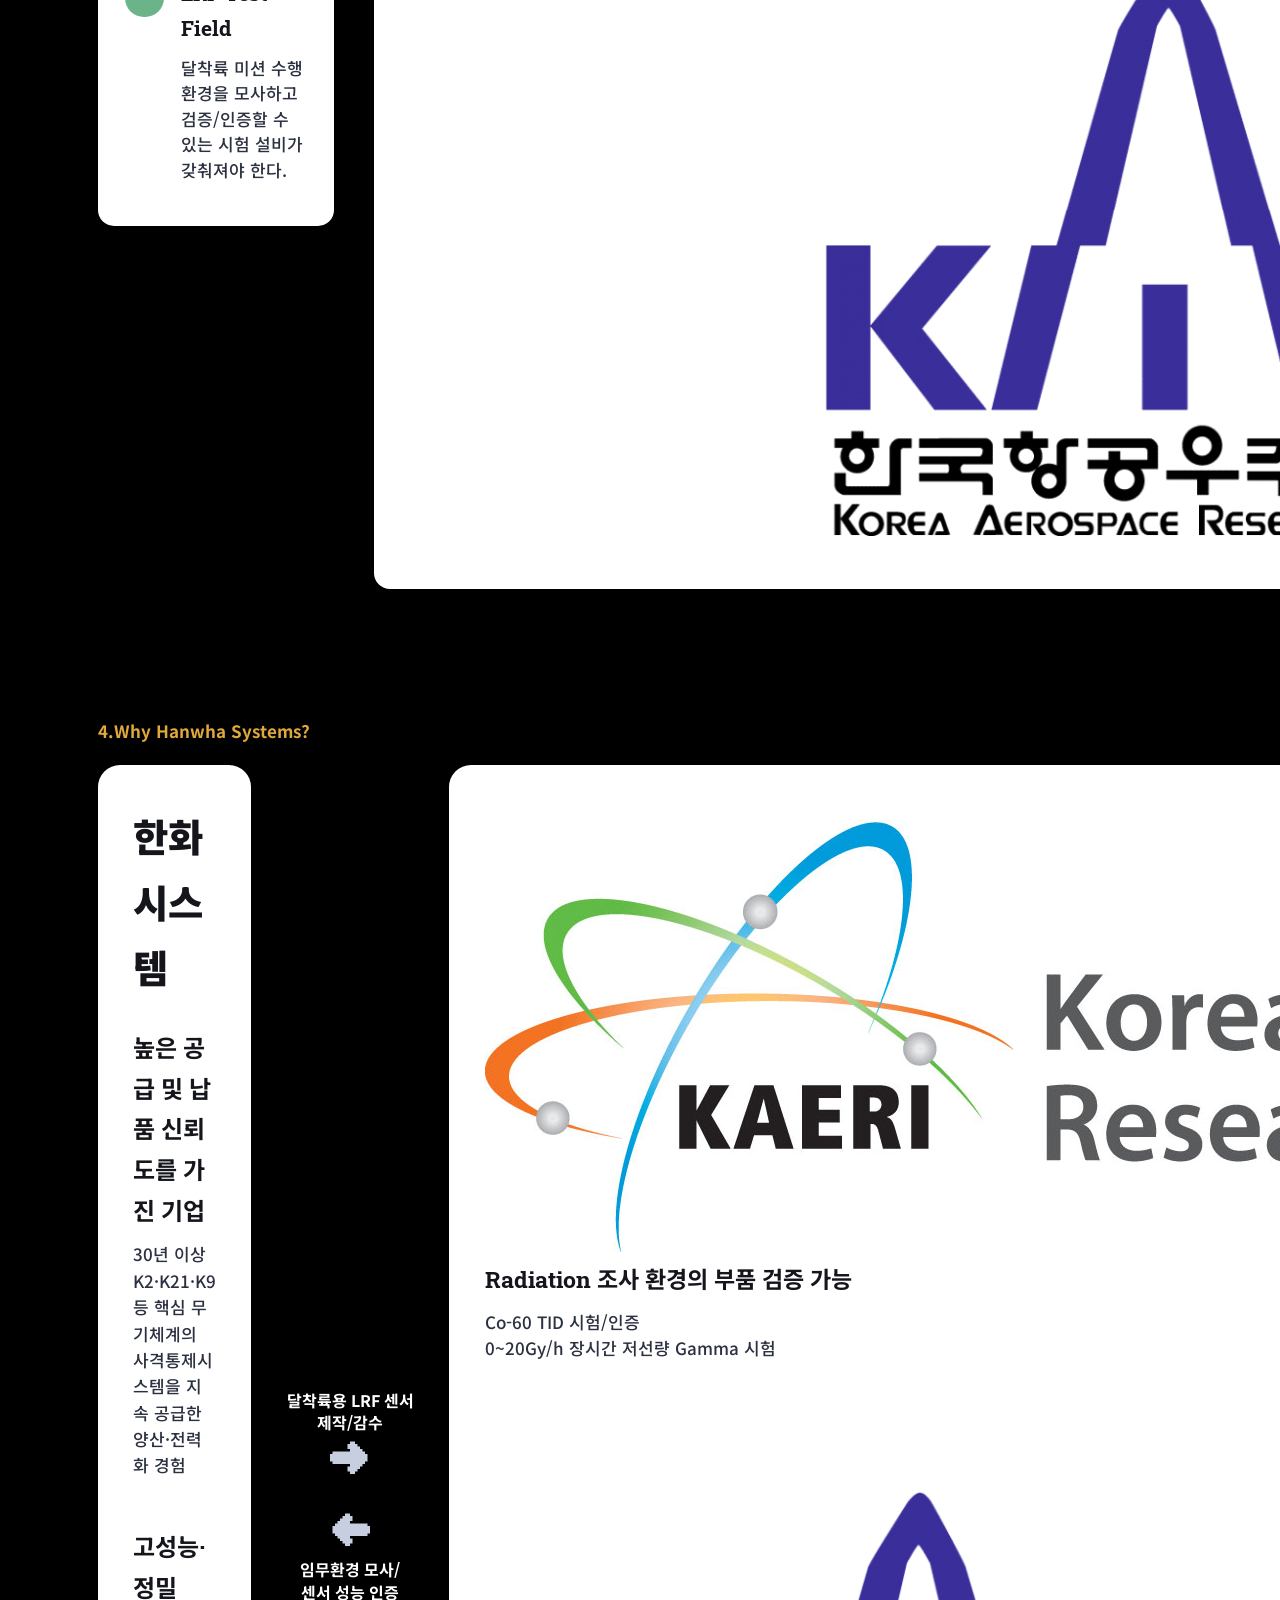
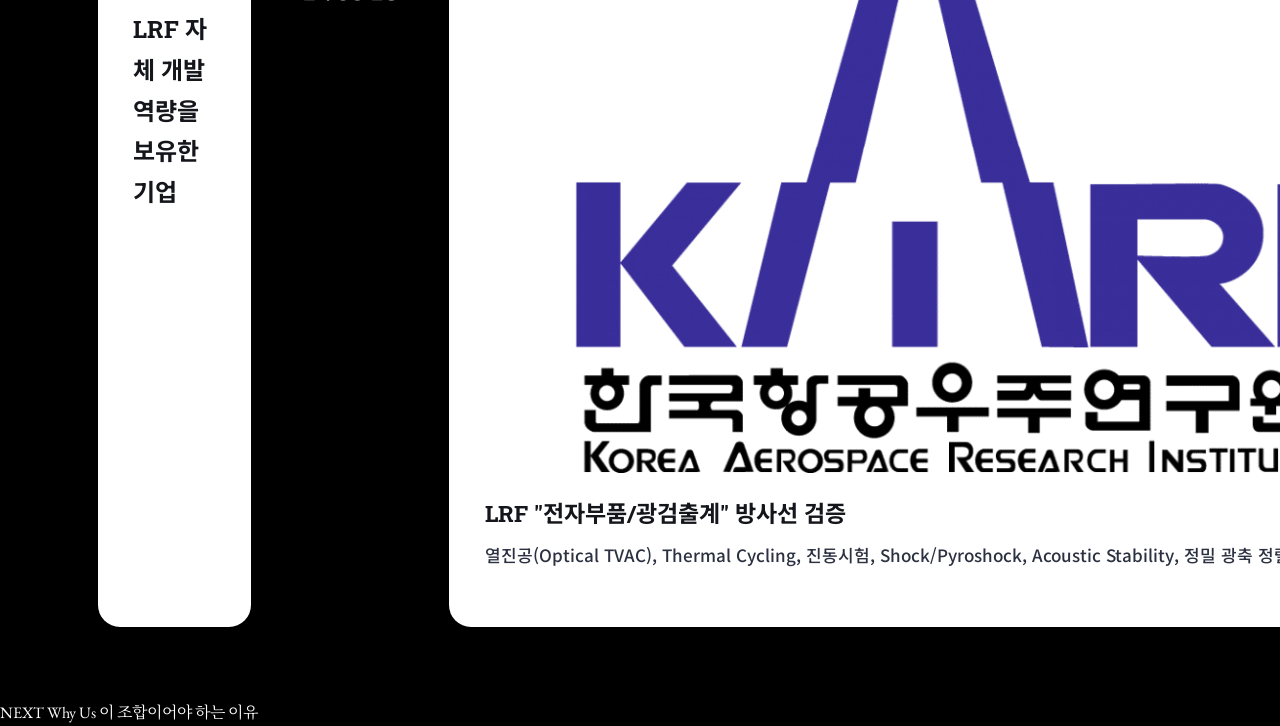
==== commit 0934c2b7: "Update pairing.html" ====
--- a/pairing.html
+++ b/pairing.html
@@ -58,16 +58,14 @@
     <div class="why-orgs">
       <div class="org-card org-hanwha">
         <div class="org-name">HANWHA Systems</div>
-        <div class="org-logo">한화시스템</div>
+        <img class="org-img" src="assets/logo_hanwha.png" alt="한화시스템">
       </div>
       <div class="org-card org-kk">
         <div class="org-kk-item">
-          <div class="org-name">KAERI</div>
-          <div class="org-sub">한국원자력연구원<br><span>Korea Atomic Energy Research Institute</span></div>
+          <img class="org-img org-img-sm" src="assets/logo_kaeri.png" alt="KAERI 한국원자력연구원">
         </div>
         <div class="org-kk-item">
-          <div class="org-name">KARI</div>
-          <div class="org-sub">한국항공우주연구원<br><span>Korea Aerospace Research Institute</span></div>
+          <img class="org-img org-img-sm" src="assets/logo_kari.png" alt="KARI 한국항공우주연구원">
         </div>
       </div>
     </div>
@@ -103,18 +101,27 @@
 
     <div class="exch-right">
       <div class="exch-org">
-        <div class="exch-orgname">KAERI · 한국원자력연구원</div>
+        <img class="exch-logo-sm" src="assets/logo_kaeri.png" alt="KAERI 한국원자력연구원">
         <div class="exch-orgh">Radiation 조사 환경의 부품 검증 가능</div>
         <p class="exch-d">Co-60 TID 시험/인증<br>0~20Gy/h 장시간 저선량 Gamma 시험</p>
       </div>
       <div class="exch-org">
-        <div class="exch-orgname">KARI · 한국항공우주연구원</div>
+        <img class="exch-logo-sm" src="assets/logo_kari.png" alt="KARI 한국항공우주연구원">
         <div class="exch-orgh">LRF "전자부품/광검출계" 방사선 검증</div>
         <p class="exch-d">열진공(Optical TVAC), Thermal Cycling, 진동시험, Shock/Pyroshock, Acoustic Stability, 정밀 광축 정렬 시험</p>
       </div>
     </div>
   </div>
 </section>
+
+<nav class="next-nav">
+  <a class="next-link" href="why.html">
+    <span class="next-eyebrow">NEXT</span>
+    <span class="next-label">Why Us</span>
+    <span class="next-sub">이 조합이어야 하는 이유</span>
+    <span class="next-arrow" aria-hidden="true"></span>
+  </a>
+</nav>
 
 <script type="importmap">
 { "imports": { "three": "./assets/three.module.min.js" } }
--- a/style.css
+++ b/style.css
@@ -846,8 +846,9 @@
   font-family: "Noto Sans KR",sans-serif;
   font-size: clamp(13px,1.3vw,15px);
   line-height: 1.5;
-  color: #5A6172;
+  color: #3A4152;
   margin: 0;
+  text-shadow: none;
 }
 .why-orgs { display: flex; flex-direction: column; gap: 1.5rem; }
 .org-card {
@@ -922,8 +923,9 @@
   font-family: "Noto Sans KR",sans-serif;
   font-size: clamp(13px,1.35vw,16px);
   line-height: 1.55;
-  color: #4A5162;
+  color: #333A4A;
   margin: 0;
+  text-shadow: none;
 }
 .exch-orgname {
   font-family: "Noto Sans KR",sans-serif;
@@ -1090,3 +1092,28 @@
   .exch-mid { flex-direction: row; }
   .exch-arrow.to-left, .exch-arrow.to-right { transform: rotate(90deg); }
 }
+
+/* ── Legibility: kill inherited text-shadow inside all light/white cards ── */
+.why-reason *, .org-card *,
+.exch-left *, .exch-right *,
+.deck-card *, .coop-card * {
+  text-shadow: none !important;
+}
+/* ensure all body copy on white cards is dark enough to read */
+.why-rdesc, .exch-d { color: #333A4A; }
+.dc-list li { color: #24293A; }
+
+/* ── Stronger legibility pass: opaque cards + solid dark body text ── */
+.why-reason, .org-card, .deck-card,
+.exch-left, .exch-right, .coop-card {
+  background: #ffffff !important;
+  backdrop-filter: none !important;
+  -webkit-backdrop-filter: none !important;
+}
+.why-rdesc, .exch-d {
+  color: #2B3140 !important;
+  font-weight: 500 !important;
+  -webkit-font-smoothing: auto;
+}
+.dc-list li { color: #1F2430 !important; }
+.dc-meta, .exch-orgname { color: #6A7386 !important; }
